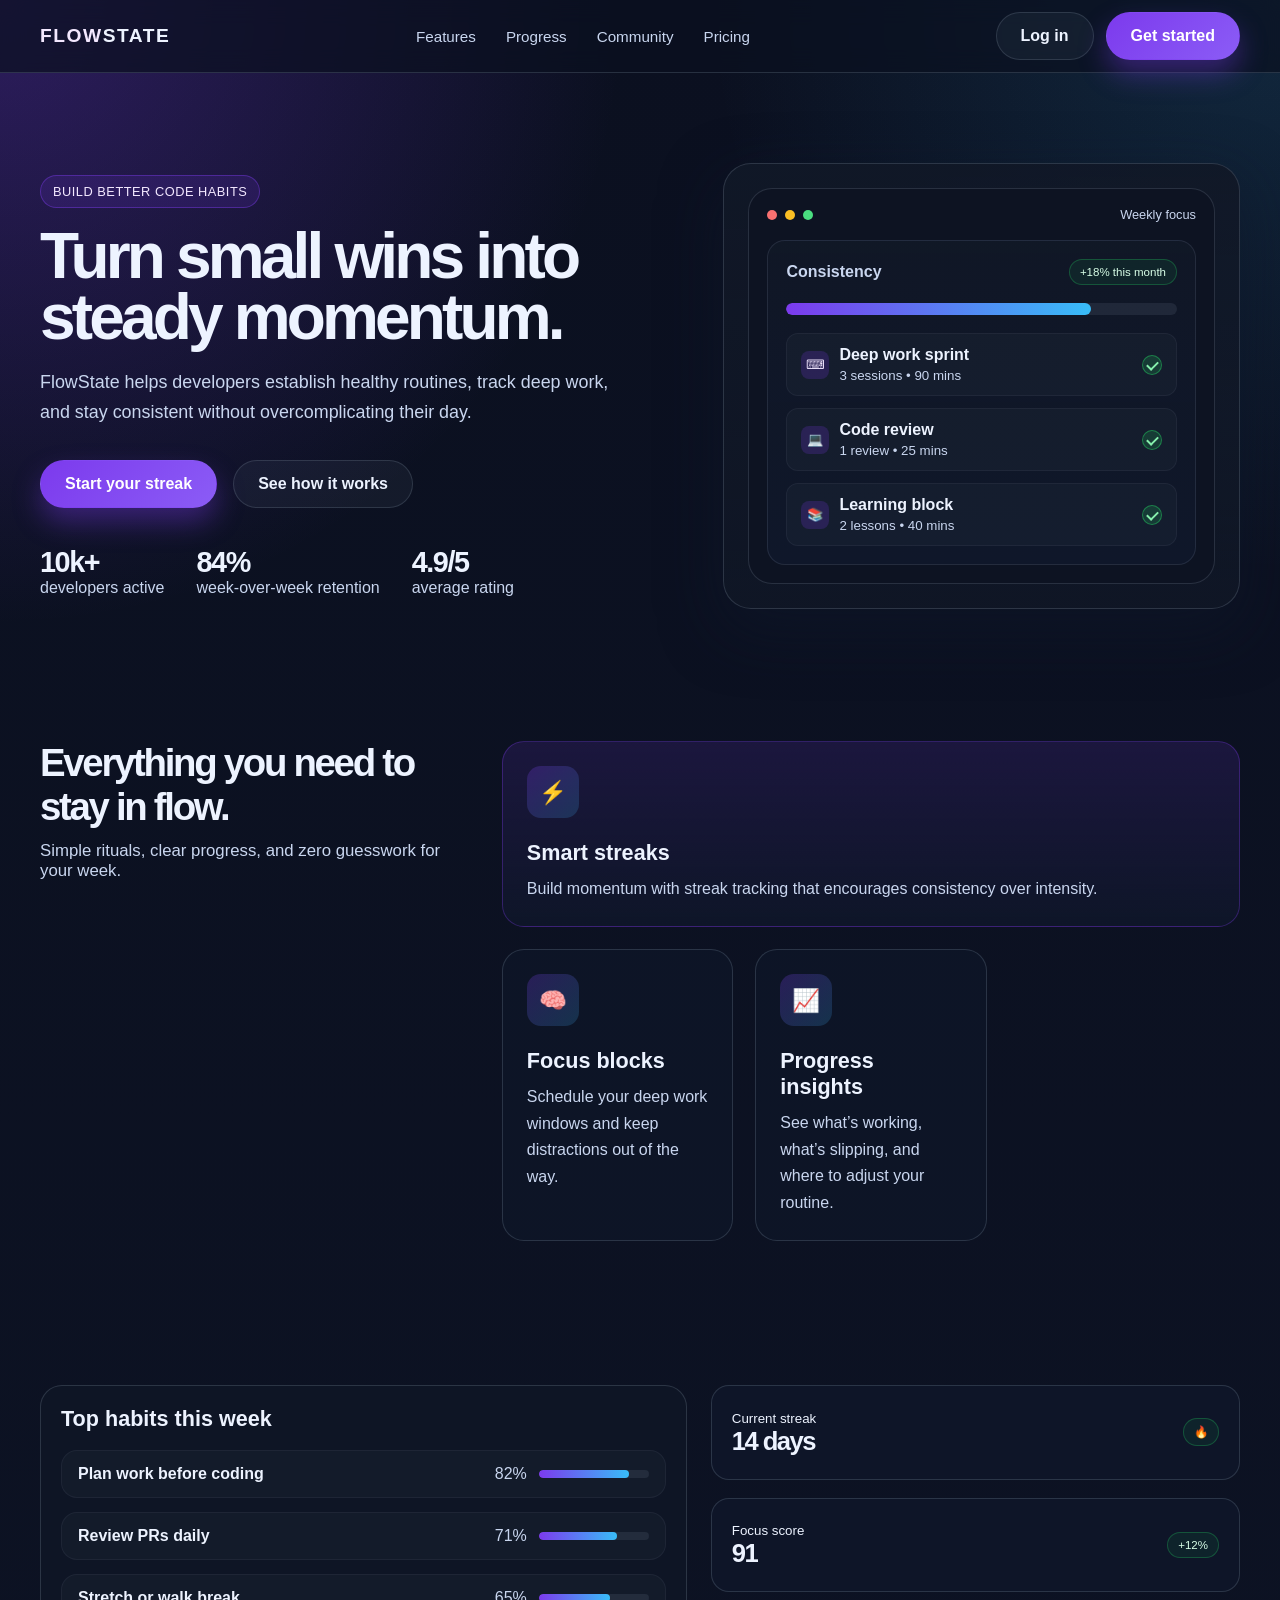
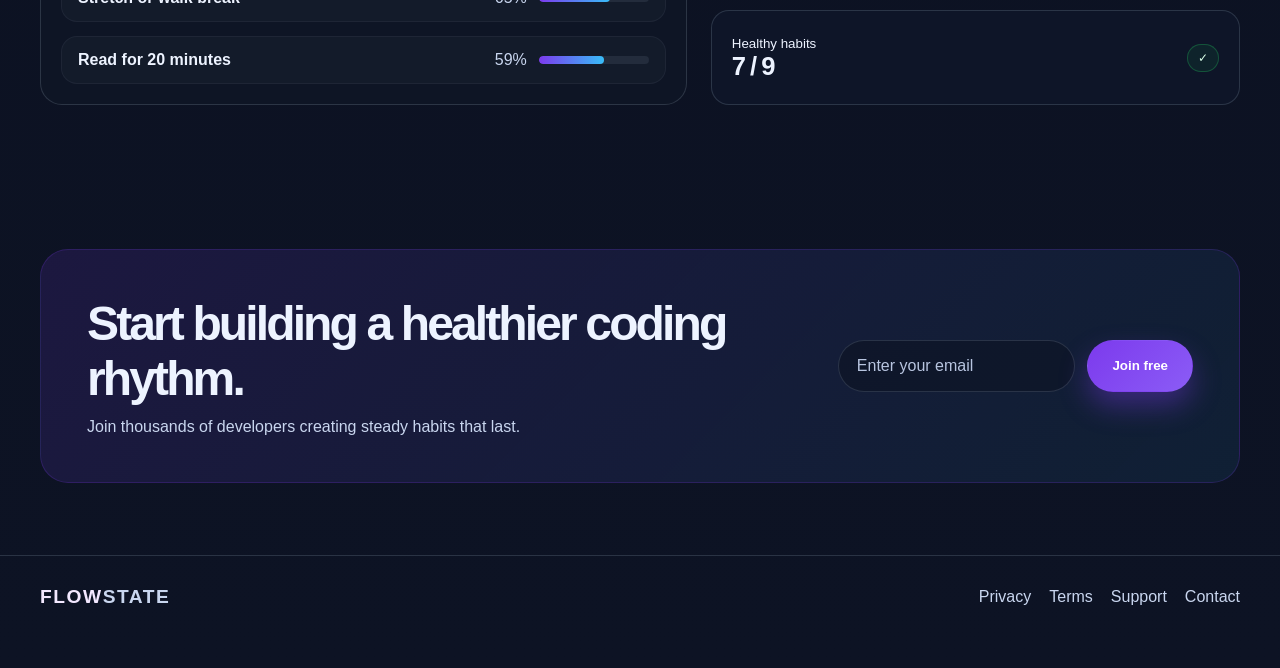
==== after/index.html @ 7c468e4e "Fix contrast and redesign AI landing page Co-authored-by: Copilot <223556219+Copilot@users.noreply.g" ====
<!DOCTYPE html>
<html lang="en">
  <head>
    <meta charset="UTF-8" />
    <meta name="viewport" content="width=device-width, initial-scale=1.0" />
    <title>FlowState — Habit tracker for developers</title>
    <style>
      :root {
        --bg: #0b1020;
        --panel: #111827;
        --panel-alt: #151f32;
        --primary: #7c3aed;
        --primary-strong: #8b5cf6;
        --primary-text: #f3e8ff;
        --secondary: #22c55e;
        --accent: #38bdf8;
        --text: #edf3ff;
        --muted: #c9d6ef;
        --muted-strong: #a8bbdd;
        --card: rgba(15, 23, 42, 0.78);
        --line: rgba(148, 163, 184, 0.22);
        --success: #86efac;
        --success-strong: #d9ffe8;
        --shadow: 0 20px 60px rgba(15, 23, 42, 0.55);
      }

      * { box-sizing: border-box; }

      html { scroll-behavior: smooth; }

      body {
        margin: 0;
        font-family: Inter, "Segoe UI", sans-serif;
        background:
          radial-gradient(circle at top left, rgba(124, 58, 237, 0.3), transparent 24%),
          radial-gradient(circle at top right, rgba(56, 189, 248, 0.14), transparent 22%),
          linear-gradient(180deg, #0b1020 0%, #0d1324 100%);
        color: var(--text);
      }

      a {
        color: inherit;
        text-decoration: none;
      }

      img {
        max-width: 100%;
        display: block;
      }

      a:focus-visible,
      button:focus-visible,
      input:focus-visible {
        outline: 3px solid #f8fafc;
        outline-offset: 3px;
        box-shadow: 0 0 0 5px rgba(96, 165, 250, 0.55);
      }

      .container {
        width: min(1200px, calc(100% - 32px));
        margin: 0 auto;
      }

      header {
        position: sticky;
        top: 0;
        z-index: 10;
        backdrop-filter: blur(12px);
        background: rgba(11, 16, 32, 0.7);
        border-bottom: 1px solid var(--line);
      }

      .nav {
        display: flex;
        justify-content: space-between;
        align-items: center;
        min-height: 72px;
      }

      .brand {
        font-size: 1.2rem;
        font-weight: 800;
        letter-spacing: 0.08em;
        text-transform: uppercase;
      }

      .brand span {
        color: var(--primary-text);
      }

      nav {
        display: flex;
        align-items: center;
        gap: 30px;
        color: var(--muted);
        font-size: 0.95rem;
      }

      nav a:hover,
      nav a:focus-visible {
        color: var(--text);
      }

      .nav-actions {
        display: flex;
        align-items: center;
        gap: 12px;
      }

      .button {
        display: inline-flex;
        align-items: center;
        justify-content: center;
        border: 1px solid transparent;
        border-radius: 999px;
        padding: 0.9rem 1.5rem;
        font-weight: 700;
        transition: transform 0.2s ease, box-shadow 0.2s ease, border-color 0.2s ease;
      }

      .button:hover,
      .button:focus-visible {
        transform: translateY(-1px);
      }

      .button-primary {
        background: linear-gradient(135deg, var(--primary) 0%, var(--primary-strong) 100%);
        color: #ffffff;
        box-shadow: 0 14px 28px rgba(124, 58, 237, 0.38);
      }

      .button-secondary {
        background: rgba(148, 163, 184, 0.07);
        border-color: rgba(148, 163, 184, 0.2);
        color: var(--text);
      }

      .hero {
        padding: 90px 0 60px;
      }

      .hero-grid {
        display: grid;
        grid-template-columns: 1.1fr 0.9fr;
        align-items: center;
        gap: 52px;
      }

      .eyebrow {
        display: inline-flex;
        align-items: center;
        gap: 8px;
        padding: 8px 12px;
        border-radius: 999px;
        background: rgba(124, 58, 237, 0.14);
        border: 1px solid rgba(124, 58, 237, 0.42);
        color: var(--primary-text);
        font-size: 0.8rem;
        letter-spacing: 0.04em;
        text-transform: uppercase;
      }

      h1 {
        margin: 18px 0 18px;
        font-size: clamp(2.8rem, 5vw, 5rem);
        line-height: 0.96;
        letter-spacing: -0.06em;
      }

      .hero p {
        margin: 0;
        font-size: 1.12rem;
        line-height: 1.7;
        color: var(--muted);
        max-width: 580px;
      }

      .cta-row {
        margin-top: 32px;
        display: flex;
        flex-wrap: wrap;
        gap: 16px;
      }

      .stats {
        margin-top: 38px;
        display: flex;
        gap: 32px;
        flex-wrap: wrap;
      }

      .stat strong {
        display: block;
        font-size: 1.8rem;
        letter-spacing: -0.05em;
      }

      .stat span {
        color: var(--muted);
      }

      .hero-card {
        position: relative;
        padding: 24px;
        border-radius: 28px;
        background: linear-gradient(180deg, rgba(17, 24, 39, 0.94), rgba(17, 24, 39, 0.74));
        border: 1px solid var(--line);
        box-shadow: var(--shadow);
      }

      .device {
        padding: 18px;
        border-radius: 24px;
        background: #0d1322;
        border: 1px solid rgba(148, 163, 184, 0.2);
      }

      .device-header {
        display: flex;
        align-items: center;
        justify-content: space-between;
        margin-bottom: 18px;
        color: var(--muted);
        font-size: 0.8rem;
      }

      .dots {
        display: flex;
        gap: 8px;
      }

      .dots span {
        width: 10px;
        height: 10px;
        border-radius: 50%;
        display: block;
      }

      .dots span:nth-child(1) { background: #f87171; }
      .dots span:nth-child(2) { background: #fbbf24; }
      .dots span:nth-child(3) { background: #4ade80; }

      .mini-board {
        border-radius: 18px;
        overflow: hidden;
        background: linear-gradient(180deg, rgba(17, 24, 39, 0.95), rgba(15, 23, 42, 1));
        border: 1px solid rgba(148, 163, 184, 0.15);
      }

      .board-top {
        display: flex;
        justify-content: space-between;
        align-items: center;
        padding: 18px 18px 0;
        color: var(--muted);
      }

      .chip {
        display: inline-block;
        padding: 6px 10px;
        border-radius: 999px;
        background: rgba(34, 197, 94, 0.08);
        border: 1px solid rgba(34, 197, 94, 0.3);
        color: var(--success-strong);
        font-size: 0.72rem;
      }

      .progress {
        padding: 18px;
      }

      .progress-bar {
        height: 12px;
        border-radius: 999px;
        background: rgba(148, 163, 184, 0.12);
        overflow: hidden;
        margin-bottom: 18px;
      }

      .progress-bar > span {
        display: block;
        width: 78%;
        height: 100%;
        background: linear-gradient(90deg, var(--primary), var(--accent));
        border-radius: inherit;
      }

      .task-list {
        display: grid;
        gap: 12px;
      }

      .task {
        display: flex;
        justify-content: space-between;
        align-items: center;
        padding: 12px 14px;
        border-radius: 12px;
        background: rgba(148, 163, 184, 0.04);
        border: 1px solid rgba(148, 163, 184, 0.08);
      }

      .task-main {
        display: flex;
        align-items: center;
        gap: 10px;
      }

      .icon {
        width: 28px;
        height: 28px;
        border-radius: 8px;
        display: grid;
        place-items: center;
        background: rgba(124, 58, 237, 0.2);
        color: var(--primary-text);
        font-size: 0.82rem;
      }

      .task small {
        color: var(--muted);
        display: block;
        margin-top: 4px;
      }

      .check {
        width: 20px;
        height: 20px;
        border-radius: 50%;
        background: rgba(34, 197, 94, 0.18);
        border: 1px solid rgba(34, 197, 94, 0.5);
        position: relative;
      }

      .check::before {
        content: "";
        position: absolute;
        left: 6px;
        top: 3px;
        width: 5px;
        height: 9px;
        border: solid var(--success);
        border-width: 0 2px 2px 0;
        transform: rotate(45deg);
      }

      .feature-section,
      .list-section,
      .signup-section {
        padding: 72px 0;
      }

      .section-header {
        margin-bottom: 30px;
      }

      .section-header h2 {
        margin: 0 0 12px;
        font-size: clamp(2rem, 3vw, 3rem);
        letter-spacing: -0.06em;
      }

      .section-header p {
        margin: 0;
        color: var(--muted);
        font-size: 1.05rem;
      }

      .feature-grid {
        display: grid;
        grid-template-columns: repeat(3, minmax(0, 1fr));
        gap: 22px;
      }

      .feature-section .container {
        display: grid;
        grid-template-columns: minmax(0, 0.8fr) minmax(0, 1.4fr);
        gap: 2.5rem;
        align-items: start;
      }

      .feature-section .section-header {
        margin: 0;
      }

      .card {
        background: rgba(15, 23, 42, 0.65);
        border: 1px solid var(--line);
        border-radius: 22px;
        padding: 24px;
      }

      .feature-grid .card:first-child {
        grid-column: 1 / -1;
        background: linear-gradient(180deg, rgba(124, 58, 237, 0.14), rgba(15, 23, 42, 0.8));
        border-color: rgba(124, 58, 237, 0.32);
      }

      .card .icon-wrap {
        width: 52px;
        height: 52px;
        border-radius: 14px;
        display: grid;
        place-items: center;
        background: linear-gradient(135deg, rgba(124, 58, 237, 0.25), rgba(56, 189, 248, 0.18));
        color: var(--primary-text);
        font-size: 1.4rem;
        margin-bottom: 22px;
      }

      .card h3 {
        margin: 0 0 10px;
        font-size: 1.35rem;
      }

      .card p {
        margin: 0;
        color: var(--muted);
        line-height: 1.65;
      }

      .list-grid {
        display: grid;
        grid-template-columns: 1.1fr 0.9fr;
        gap: 24px;
      }

      .list-card {
        background: rgba(17, 24, 39, 0.7);
        border: 1px solid var(--line);
        border-radius: 22px;
        padding: 20px;
      }

      .list-card h3 {
        margin-top: 0;
        margin-bottom: 18px;
        font-size: 1.35rem;
      }

      .list {
        display: grid;
        gap: 14px;
      }

      .list-item {
        display: flex;
        justify-content: space-between;
        gap: 12px;
        align-items: center;
        padding: 14px 16px;
        border-radius: 16px;
        background: rgba(148, 163, 184, 0.04);
        border: 1px solid rgba(148, 163, 184, 0.08);
      }

      .range {
        display: flex;
        align-items: center;
        gap: 12px;
        color: var(--muted);
      }

      .bar {
        width: 110px;
        height: 8px;
        border-radius: 999px;
        background: rgba(148, 163, 184, 0.12);
        overflow: hidden;
      }

      .bar span {
        display: block;
        height: 100%;
        border-radius: inherit;
        background: linear-gradient(90deg, var(--primary), var(--accent));
      }

      .small-panel {
        display: grid;
        gap: 18px;
      }

      .mini-stat {
        display: flex;
        justify-content: space-between;
        align-items: center;
        padding: 18px 20px;
        border-radius: 18px;
        background: rgba(15, 23, 42, 0.9);
        border: 1px solid var(--line);
      }

      .mini-stat strong {
        font-size: 1.6rem;
        letter-spacing: -0.06em;
      }

      .signup-wrap {
        background: linear-gradient(135deg, rgba(124, 58, 237, 0.14), rgba(56, 189, 248, 0.08));
        border: 1px solid rgba(124, 58, 237, 0.2);
        border-radius: 28px;
        padding: clamp(24px, 5vw, 46px);
      }

      .signup-grid {
        display: grid;
        grid-template-columns: 1fr auto;
        gap: 18px;
        align-items: center;
      }

      .signup-wrap h2 {
        margin: 0 0 12px;
        font-size: clamp(2rem, 4vw, 3rem);
        letter-spacing: -0.06em;
      }

      .signup-wrap p {
        margin: 0;
        color: var(--muted);
      }

      form {
        display: flex;
        gap: 12px;
        width: min(100%, 500px);
      }

      .sr-only {
        position: absolute;
        width: 1px;
        height: 1px;
        padding: 0;
        margin: -1px;
        overflow: hidden;
        clip: rect(0, 0, 0, 0);
        white-space: nowrap;
        border: 0;
      }

      input[type="email"] {
        flex: 1;
        min-width: 0;
        padding: 1rem 1.1rem;
        border-radius: 999px;
        border: 1px solid rgba(148, 163, 184, 0.2);
        background: rgba(15, 23, 42, 0.9);
        color: var(--text);
        font: inherit;
      }

      input[type="email"]::placeholder {
        color: #b8c5e0;
      }

      footer {
        padding: 30px 0 60px;
        border-top: 1px solid var(--line);
        color: var(--muted);
      }

      .footer-row {
        display: flex;
        justify-content: space-between;
        align-items: center;
        gap: 20px;
      }

      .footer-links {
        display: flex;
        gap: 18px;
        flex-wrap: wrap;
      }

      @media (max-width: 900px) {
        nav {
          display: none;
        }

        .hero-grid,
        .feature-section .container,
        .feature-grid,
        .list-grid,
        .signup-grid {
          grid-template-columns: 1fr;
        }

        .feature-section .container {
          gap: 1.5rem;
        }

        .signup-wrap {
          padding: 24px 18px;
        }

        form {
          flex-direction: column;
        }
      }

      @media (max-width: 560px) {
        .hero {
          padding-top: 48px;
        }

        .nav-actions .button-secondary {
          display: none;
        }

        .stats {
          gap: 18px;
        }

        .list-item {
          align-items: flex-start;
          flex-direction: column;
        }

        .bar {
          width: 80px;
        }

        .footer-row {
          flex-direction: column;
          align-items: flex-start;
        }
      }
    </style>
  </head>
  <body>
    <header>
      <div class="container nav">
        <a href="#" class="brand"><span>Flow</span>State</a>
        <nav>
          <a href="#features">Features</a>
          <a href="#progress">Progress</a>
          <a href="#community">Community</a>
          <a href="#pricing">Pricing</a>
        </nav>
        <div class="nav-actions">
          <a href="#" class="button button-secondary">Log in</a>
          <a href="#signup" class="button button-primary">Get started</a>
        </div>
      </div>
    </header>

    <main>
      <section class="hero">
        <div class="container hero-grid">
          <div>
            <div class="eyebrow">Build better code habits</div>
            <h1>Turn small wins into steady momentum.</h1>
            <p>
              FlowState helps developers establish healthy routines, track deep work,
              and stay consistent without overcomplicating their day.
            </p>
            <div class="cta-row">
              <a href="#signup" class="button button-primary">Start your streak</a>
              <a href="#features" class="button button-secondary">See how it works</a>
            </div>
            <div class="stats">
              <div class="stat">
                <strong>10k+</strong>
                <span>developers active</span>
              </div>
              <div class="stat">
                <strong>84%</strong>
                <span>week-over-week retention</span>
              </div>
              <div class="stat">
                <strong>4.9/5</strong>
                <span>average rating</span>
              </div>
            </div>
          </div>

          <div class="hero-card" aria-label="Habit tracking dashboard preview">
            <div class="device">
              <div class="device-header">
                <div class="dots"><span></span><span></span><span></span></div>
                <span>Weekly focus</span>
              </div>
              <div class="mini-board">
                <div class="board-top">
                  <strong>Consistency</strong>
                  <span class="chip">+18% this month</span>
                </div>
                <div class="progress">
                  <div class="progress-bar"><span></span></div>
                  <div class="task-list">
                    <div class="task">
                      <div class="task-main">
                        <div class="icon">⌨</div>
                        <div>
                          <strong>Deep work sprint</strong>
                          <small>3 sessions • 90 mins</small>
                        </div>
                      </div>
                      <div class="check"></div>
                    </div>
                    <div class="task">
                      <div class="task-main">
                        <div class="icon">💻</div>
                        <div>
                          <strong>Code review</strong>
                          <small>1 review • 25 mins</small>
                        </div>
                      </div>
                      <div class="check"></div>
                    </div>
                    <div class="task">
                      <div class="task-main">
                        <div class="icon">📚</div>
                        <div>
                          <strong>Learning block</strong>
                          <small>2 lessons • 40 mins</small>
                        </div>
                      </div>
                      <div class="check"></div>
                    </div>
                  </div>
                </div>
              </div>
            </div>
          </div>
        </div>
      </section>

      <section id="features" class="feature-section">
        <div class="container">
          <div class="section-header">
            <h2>Everything you need to stay in flow.</h2>
            <p>Simple rituals, clear progress, and zero guesswork for your week.</p>
          </div>

          <div class="feature-grid">
            <article class="card">
              <div class="icon-wrap">⚡</div>
              <h3>Smart streaks</h3>
              <p>
                Build momentum with streak tracking that encourages consistency over intensity.
              </p>
            </article>
            <article class="card">
              <div class="icon-wrap">🧠</div>
              <h3>Focus blocks</h3>
              <p>
                Schedule your deep work windows and keep distractions out of the way.
              </p>
            </article>
            <article class="card">
              <div class="icon-wrap">📈</div>
              <h3>Progress insights</h3>
              <p>
                See what’s working, what’s slipping, and where to adjust your routine.
              </p>
            </article>
          </div>
        </div>
      </section>

      <section id="progress" class="list-section">
        <div class="container list-grid">
          <div class="list-card">
            <h3>Top habits this week</h3>
            <div class="list">
              <div class="list-item">
                <strong>Plan work before coding</strong>
                <div class="range">
                  <span>82%</span>
                  <div class="bar"><span style="width: 82%"></span></div>
                </div>
              </div>
              <div class="list-item">
                <strong>Review PRs daily</strong>
                <div class="range">
                  <span>71%</span>
                  <div class="bar"><span style="width: 71%"></span></div>
                </div>
              </div>
              <div class="list-item">
                <strong>Stretch or walk break</strong>
                <div class="range">
                  <span>65%</span>
                  <div class="bar"><span style="width: 65%"></span></div>
                </div>
              </div>
              <div class="list-item">
                <strong>Read for 20 minutes</strong>
                <div class="range">
                  <span>59%</span>
                  <div class="bar"><span style="width: 59%"></span></div>
                </div>
              </div>
            </div>
          </div>

          <div class="small-panel">
            <div class="mini-stat">
              <div>
                <small>Current streak</small>
                <br />
                <strong>14 days</strong>
              </div>
              <span class="chip">🔥</span>
            </div>
            <div class="mini-stat">
              <div>
                <small>Focus score</small>
                <br />
                <strong>91</strong>
              </div>
              <span class="chip">+12%</span>
            </div>
            <div class="mini-stat">
              <div>
                <small>Healthy habits</small>
                <br />
                <strong>7 / 9</strong>
              </div>
              <span class="chip">✓</span>
            </div>
          </div>
        </div>
      </section>

      <section id="signup" class="signup-section">
        <div class="container">
          <div class="signup-wrap">
            <div class="signup-grid">
              <div>
                <h2>Start building a healthier coding rhythm.</h2>
                <p>Join thousands of developers creating steady habits that last.</p>
              </div>
              <form>
                <label for="email-signup" class="sr-only">Email address</label>
                <input id="email-signup" type="email" placeholder="Enter your email" />
                <button type="submit" class="button button-primary">Join free</button>
              </form>
            </div>
          </div>
        </div>
      </section>
    </main>

    <footer>
      <div class="container footer-row">
        <div class="brand"><span>Flow</span>State</div>
        <div class="footer-links">
          <a href="#">Privacy</a>
          <a href="#">Terms</a>
          <a href="#">Support</a>
          <a href="#">Contact</a>
        </div>
      </div>
    </footer>
  </body>
</html>
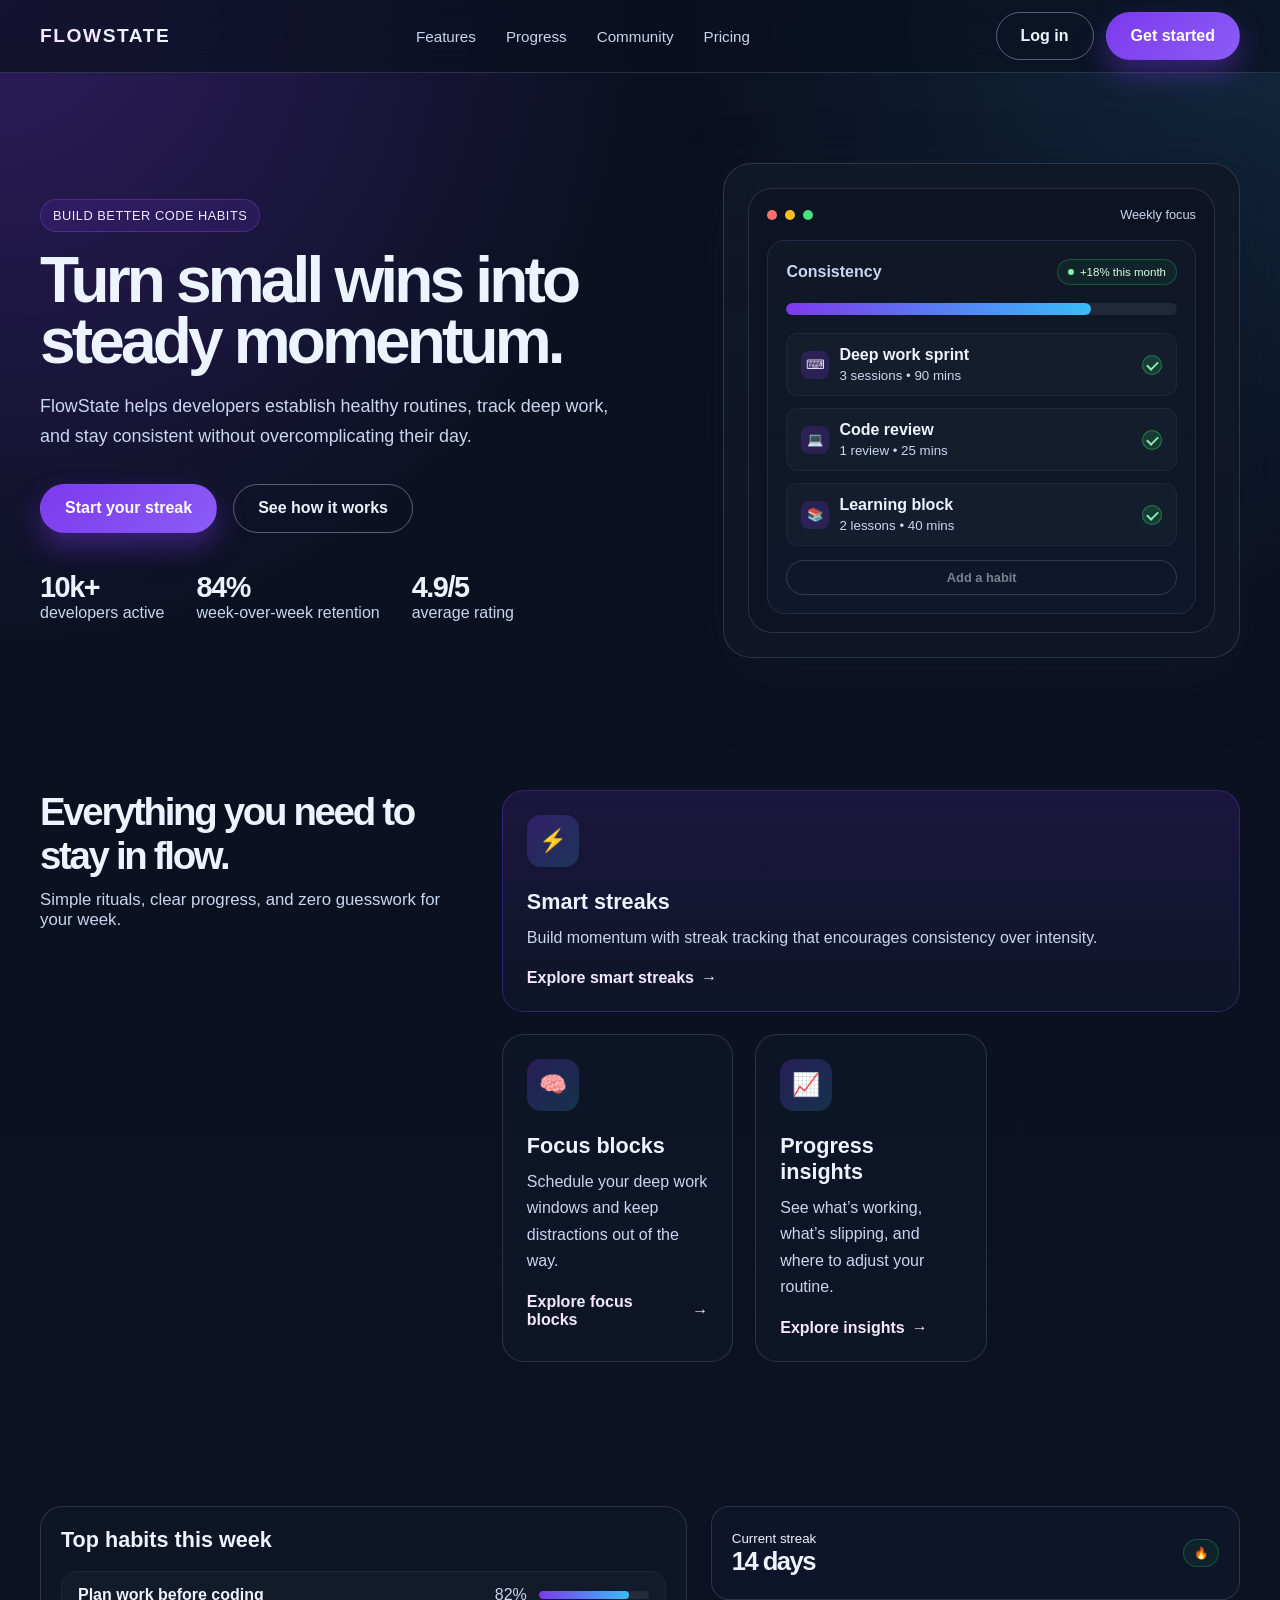
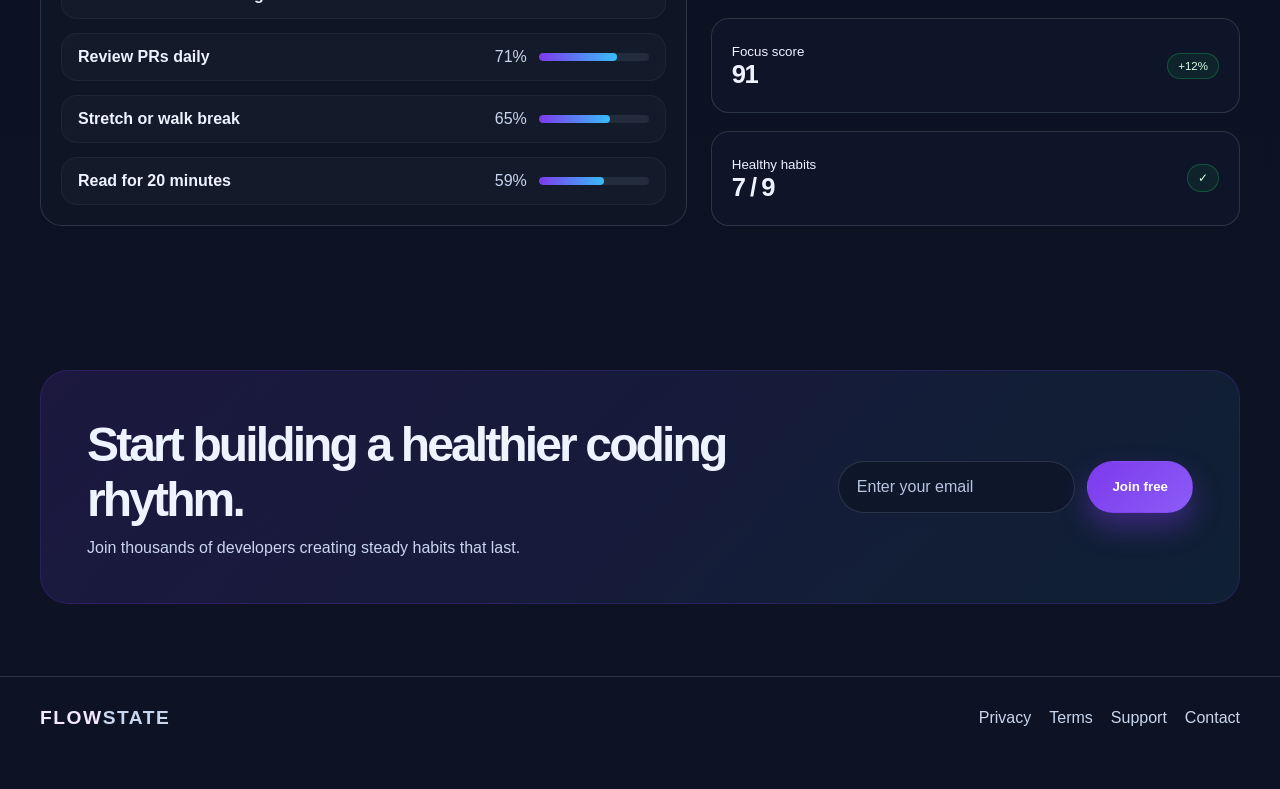
==== commit 6ed9cae2: "Improve landing page interactions and accessibility Co-authored-by: Copilot <223556219+Copilot@users" ====
--- a/after/index.html
+++ b/after/index.html
@@ -4,8 +4,10 @@
     <meta charset="UTF-8" />
     <meta name="viewport" content="width=device-width, initial-scale=1.0" />
     <title>FlowState — Habit tracker for developers</title>
+    <link rel="stylesheet" href="tokens.css" />
     <style>
       :root {
+        color-scheme: dark;
         --bg: #0b1020;
         --panel: #111827;
         --panel-alt: #151f32;
@@ -48,9 +50,7 @@
         display: block;
       }
 
-      a:focus-visible,
-      button:focus-visible,
-      input:focus-visible {
+      :focus-visible {
         outline: 3px solid #f8fafc;
         outline-offset: 3px;
         box-shadow: 0 0 0 5px rgba(96, 165, 250, 0.55);
@@ -96,7 +96,6 @@
         font-size: 0.95rem;
       }
 
-      nav a:hover,
       nav a:focus-visible {
         color: var(--text);
       }
@@ -107,6 +106,7 @@
         gap: 12px;
       }
 
+      /* Job: feedback — make control states easy to distinguish. */
       .button {
         display: inline-flex;
         align-items: center;
@@ -115,12 +115,22 @@
         border-radius: 999px;
         padding: 0.9rem 1.5rem;
         font-weight: 700;
-        transition: transform 0.2s ease, box-shadow 0.2s ease, border-color 0.2s ease;
-      }
-
-      .button:hover,
-      .button:focus-visible {
-        transform: translateY(-1px);
+        transition:
+          transform var(--motion-duration-fast) var(--motion-ease-standard),
+          filter var(--motion-duration-fast) var(--motion-ease-standard),
+          box-shadow var(--motion-duration-fast) var(--motion-ease-standard),
+          border-color var(--motion-duration-fast) var(--motion-ease-standard),
+          background-color var(--motion-duration-fast) var(--motion-ease-standard),
+          color var(--motion-duration-fast) var(--motion-ease-standard);
+      }
+
+      .button:disabled,
+      .button[aria-disabled="true"] {
+        opacity: 0.48;
+        box-shadow: none;
+        cursor: not-allowed;
+        transform: none;
+        filter: none;
       }
 
       .button-primary {
@@ -130,9 +140,50 @@
       }
 
       .button-secondary {
-        background: rgba(148, 163, 184, 0.07);
-        border-color: rgba(148, 163, 184, 0.2);
+        background: transparent;
+        border-color: rgba(148, 163, 184, 0.55);
         color: var(--text);
+      }
+
+      @media (hover: hover) {
+        nav a:hover {
+          color: var(--text);
+        }
+
+        .button:not(:disabled):not([aria-disabled="true"]):hover {
+          transform: translateY(-1px);
+          filter: brightness(1.12);
+          box-shadow: 0 16px 32px rgba(124, 58, 237, 0.34);
+        }
+
+        .button-secondary:not(:disabled):not([aria-disabled="true"]):hover {
+          background-color: rgba(148, 163, 184, 0.12);
+          border-color: rgba(148, 163, 184, 0.82);
+          box-shadow: none;
+        }
+
+        .card:hover .arrow {
+          transform: translateX(5px);
+        }
+      }
+
+      .button:not(:disabled):not([aria-disabled="true"]):active {
+        transform: translateY(1px) scale(0.98);
+        filter: brightness(0.94);
+        box-shadow: 0 5px 12px rgba(15, 23, 42, 0.32);
+      }
+
+      .button-secondary:not(:disabled):not([aria-disabled="true"]):active {
+        background-color: rgba(148, 163, 184, 0.2);
+        border-color: rgba(148, 163, 184, 0.9);
+        box-shadow: none;
+      }
+
+      .preview-button {
+        width: 100%;
+        margin-top: 14px;
+        padding: 0.55rem 0.9rem;
+        font-size: 0.8rem;
       }
 
       .hero {
@@ -263,6 +314,31 @@
         border: 1px solid rgba(34, 197, 94, 0.3);
         color: var(--success-strong);
         font-size: 0.72rem;
+      }
+
+      /* Job: attention — pulse the positive progress status. */
+      .status-pulse {
+        display: inline-block;
+        width: 0.42rem;
+        height: 0.42rem;
+        margin-right: 0.35rem;
+        border-radius: 50%;
+        background: var(--success);
+        vertical-align: 0.05em;
+        animation: status-pulse var(--motion-duration-loop) var(--motion-ease-emphasized) infinite;
+      }
+
+      @keyframes status-pulse {
+        50% {
+          opacity: 0.5;
+          transform: scale(1.35);
+        }
+      }
+
+      @keyframes status-fade {
+        50% {
+          opacity: 0.65;
+        }
       }
 
       .progress {
@@ -390,6 +466,25 @@
         padding: 24px;
       }
 
+      /* Job: orientation — point toward details and respond to the card's state. */
+      .card-link {
+        display: inline-flex;
+        align-items: center;
+        gap: 0.45rem;
+        margin-top: 18px;
+        color: var(--primary-text);
+        font-weight: 700;
+      }
+
+      .arrow {
+        display: inline-block;
+        transition: transform var(--motion-duration-fast) var(--motion-ease-standard);
+      }
+
+      .card:has(a:focus-visible) .arrow {
+        transform: translateX(5px);
+      }
+
       .feature-grid .card:first-child {
         grid-column: 1 / -1;
         background: linear-gradient(180deg, rgba(124, 58, 237, 0.14), rgba(15, 23, 42, 0.8));
@@ -624,6 +719,42 @@
         .footer-row {
           flex-direction: column;
           align-items: flex-start;
+        }
+      }
+
+      @media (prefers-reduced-motion: reduce) {
+        html {
+          scroll-behavior: auto;
+        }
+
+        .button {
+          transition:
+            filter var(--motion-duration-fast) var(--motion-ease-standard),
+            box-shadow var(--motion-duration-fast) var(--motion-ease-standard),
+            border-color var(--motion-duration-fast) var(--motion-ease-standard),
+            background-color var(--motion-duration-fast) var(--motion-ease-standard),
+            color var(--motion-duration-fast) var(--motion-ease-standard);
+        }
+
+        .button:not(:disabled):not([aria-disabled="true"]):hover,
+        .button:not(:disabled):not([aria-disabled="true"]):active {
+          transform: none;
+        }
+
+        .arrow,
+        .card:has(a:focus-visible) .arrow {
+          transition: none;
+          transform: none;
+        }
+
+        .status-pulse {
+          animation: status-fade var(--motion-duration-reduced) var(--motion-ease-reduced) infinite;
+        }
+      }
+
+      @media (hover: hover) and (prefers-reduced-motion: reduce) {
+        .card:hover .arrow {
+          transform: none;
         }
       }
     </style>
@@ -684,7 +815,7 @@
               <div class="mini-board">
                 <div class="board-top">
                   <strong>Consistency</strong>
-                  <span class="chip">+18% this month</span>
+                  <span class="chip"><span class="status-pulse" aria-hidden="true"></span>+18% this month</span>
                 </div>
                 <div class="progress">
                   <div class="progress-bar"><span></span></div>
@@ -720,6 +851,9 @@
                       <div class="check"></div>
                     </div>
                   </div>
+                  <button type="button" class="button button-secondary preview-button" disabled>
+                    Add a habit
+                  </button>
                 </div>
               </div>
             </div>
@@ -741,6 +875,9 @@
               <p>
                 Build momentum with streak tracking that encourages consistency over intensity.
               </p>
+              <a class="card-link" href="#progress">
+                Explore smart streaks <span class="arrow" aria-hidden="true">→</span>
+              </a>
             </article>
             <article class="card">
               <div class="icon-wrap">🧠</div>
@@ -748,6 +885,9 @@
               <p>
                 Schedule your deep work windows and keep distractions out of the way.
               </p>
+              <a class="card-link" href="#progress">
+                Explore focus blocks <span class="arrow" aria-hidden="true">→</span>
+              </a>
             </article>
             <article class="card">
               <div class="icon-wrap">📈</div>
@@ -755,6 +895,9 @@
               <p>
                 See what’s working, what’s slipping, and where to adjust your routine.
               </p>
+              <a class="card-link" href="#progress">
+                Explore insights <span class="arrow" aria-hidden="true">→</span>
+              </a>
             </article>
           </div>
         </div>
--- a/after/tokens.css
+++ b/after/tokens.css
@@ -0,0 +1,123 @@
+:root {
+  color-scheme: light dark;
+
+  /* Typography */
+  --font-sans: "Inter", "Segoe UI", "Helvetica Neue", Arial, sans-serif;
+  --font-mono: "SFMono-Regular", "SFMono", Consolas, "Liberation Mono", monospace;
+
+  --type-base: 16px;
+  --type-ratio: 1.25;
+  --text-xs: calc(var(--type-base) / var(--type-ratio));
+  --text-sm: var(--type-base);
+  --text-md: calc(var(--type-base) * var(--type-ratio));
+  --text-lg: calc(var(--text-md) * var(--type-ratio));
+  --text-xl: calc(var(--text-lg) * var(--type-ratio));
+  --text-2xl: calc(var(--text-xl) * var(--type-ratio));
+  --text-3xl: calc(var(--text-2xl) * var(--type-ratio));
+
+  --line-height-tight: 1.1;
+  --line-height-body: 1.6;
+  --line-height-heading: 1.2;
+  --letter-spacing-tight: -0.06em;
+  --letter-spacing-normal: 0;
+
+  /* Spacing */
+  --space-1: 0.25rem;
+  --space-2: 0.5rem;
+  --space-3: 0.75rem;
+  --space-4: 1rem;
+  --space-5: 1.25rem;
+  --space-6: 1.5rem;
+  --space-7: 1.75rem;
+  --space-8: 2rem;
+  --space-10: 2.5rem;
+  --space-12: 3rem;
+  --space-16: 4rem;
+  --space-20: 5rem;
+  --space-24: 6rem;
+
+  /* Rounding */
+  --radius-sm: 0.5rem;
+  --radius-md: 0.75rem;
+  --radius-lg: 1rem;
+  --radius-xl: 1.5rem;
+  --radius-pill: 999px;
+
+  /* Neutral ramp (OKLCH) */
+  --neutral-50: oklch(0.99 0.004 265);
+  --neutral-100: oklch(0.97 0.008 265);
+  --neutral-200: oklch(0.93 0.014 265);
+  --neutral-300: oklch(0.87 0.018 265);
+  --neutral-400: oklch(0.78 0.024 265);
+  --neutral-500: oklch(0.68 0.028 265);
+  --neutral-600: oklch(0.58 0.03 265);
+  --neutral-700: oklch(0.47 0.026 265);
+  --neutral-800: oklch(0.33 0.024 265);
+  --neutral-900: oklch(0.22 0.016 265);
+  --neutral-950: oklch(0.13 0.014 265);
+
+  /* Accent ramp */
+  --accent-50: oklch(0.96 0.045 290);
+  --accent-100: oklch(0.9 0.065 290);
+  --accent-200: oklch(0.8 0.11 290);
+  --accent-300: oklch(0.7 0.14 290);
+  --accent-400: oklch(0.64 0.16 290);
+  --accent-500: oklch(0.56 0.18 290);
+  --accent-600: oklch(0.49 0.17 290);
+  --accent-700: oklch(0.42 0.15 290);
+  --accent-800: oklch(0.35 0.12 290);
+  --accent-900: oklch(0.28 0.1 290);
+
+  /* Semantic colors */
+  --success-50: oklch(0.96 0.04 152);
+  --success-500: oklch(0.7 0.12 152);
+  --success-700: oklch(0.56 0.12 152);
+
+  --warning-50: oklch(0.97 0.045 98);
+  --warning-500: oklch(0.8 0.15 98);
+  --warning-700: oklch(0.66 0.14 98);
+
+  --danger-50: oklch(0.96 0.05 25);
+  --danger-500: oklch(0.69 0.17 25);
+  --danger-700: oklch(0.56 0.16 25);
+
+  --info-50: oklch(0.96 0.05 230);
+  --info-500: oklch(0.69 0.14 230);
+  --info-700: oklch(0.56 0.12 230);
+
+  /* Role tokens */
+  --color-bg: light-dark(var(--neutral-50), var(--neutral-950));
+  --color-surface: light-dark(var(--neutral-100), var(--neutral-900));
+  --color-surface-strong: light-dark(var(--neutral-0), var(--neutral-800));
+  --color-fg: light-dark(var(--neutral-900), var(--neutral-50));
+  --color-fg-muted: light-dark(var(--neutral-700), var(--neutral-300));
+  --color-border: light-dark(var(--neutral-300), color-mix(in oklch, var(--neutral-700) 80%, transparent));
+  --color-border-strong: light-dark(var(--neutral-400), var(--neutral-600));
+  --color-accent: light-dark(var(--accent-600), var(--accent-400));
+  --color-accent-strong: light-dark(var(--accent-700), var(--accent-500));
+  --color-accent-soft: light-dark(var(--accent-100), color-mix(in oklch, var(--accent-800) 30%, var(--neutral-900)));
+  --color-success: light-dark(var(--success-700), var(--success-500));
+  --color-warning: light-dark(var(--warning-700), var(--warning-500));
+  --color-danger: light-dark(var(--danger-700), var(--danger-500));
+  --color-info: light-dark(var(--info-700), var(--info-500));
+  --color-link: light-dark(var(--accent-700), var(--accent-300));
+
+  /* Shadow and focus */
+  --shadow-sm: 0 8px 20px color-mix(in oklch, var(--neutral-900) 12%, transparent);
+  --shadow-md: 0 16px 34px color-mix(in oklch, var(--neutral-900) 16%, transparent);
+  --focus-ring: 0 0 0 3px color-mix(in oklch, var(--color-accent) 50%, white 50%);
+
+  /* Motion */
+  --motion-duration-fast: 160ms;
+  --motion-duration-base: 220ms;
+  --motion-duration-slow: 360ms;
+  --motion-duration-loop: 2.4s;
+  --motion-duration-reduced: 1.2s;
+  --motion-ease-standard: cubic-bezier(0.2, 0, 0.2, 1);
+  --motion-ease-emphasized: cubic-bezier(0.2, 0, 0.05, 1);
+  --motion-ease-reduced: ease-in-out;
+
+  /* Layout widths */
+  --content-width: 72rem;
+  --content-width-narrow: 36rem;
+}
